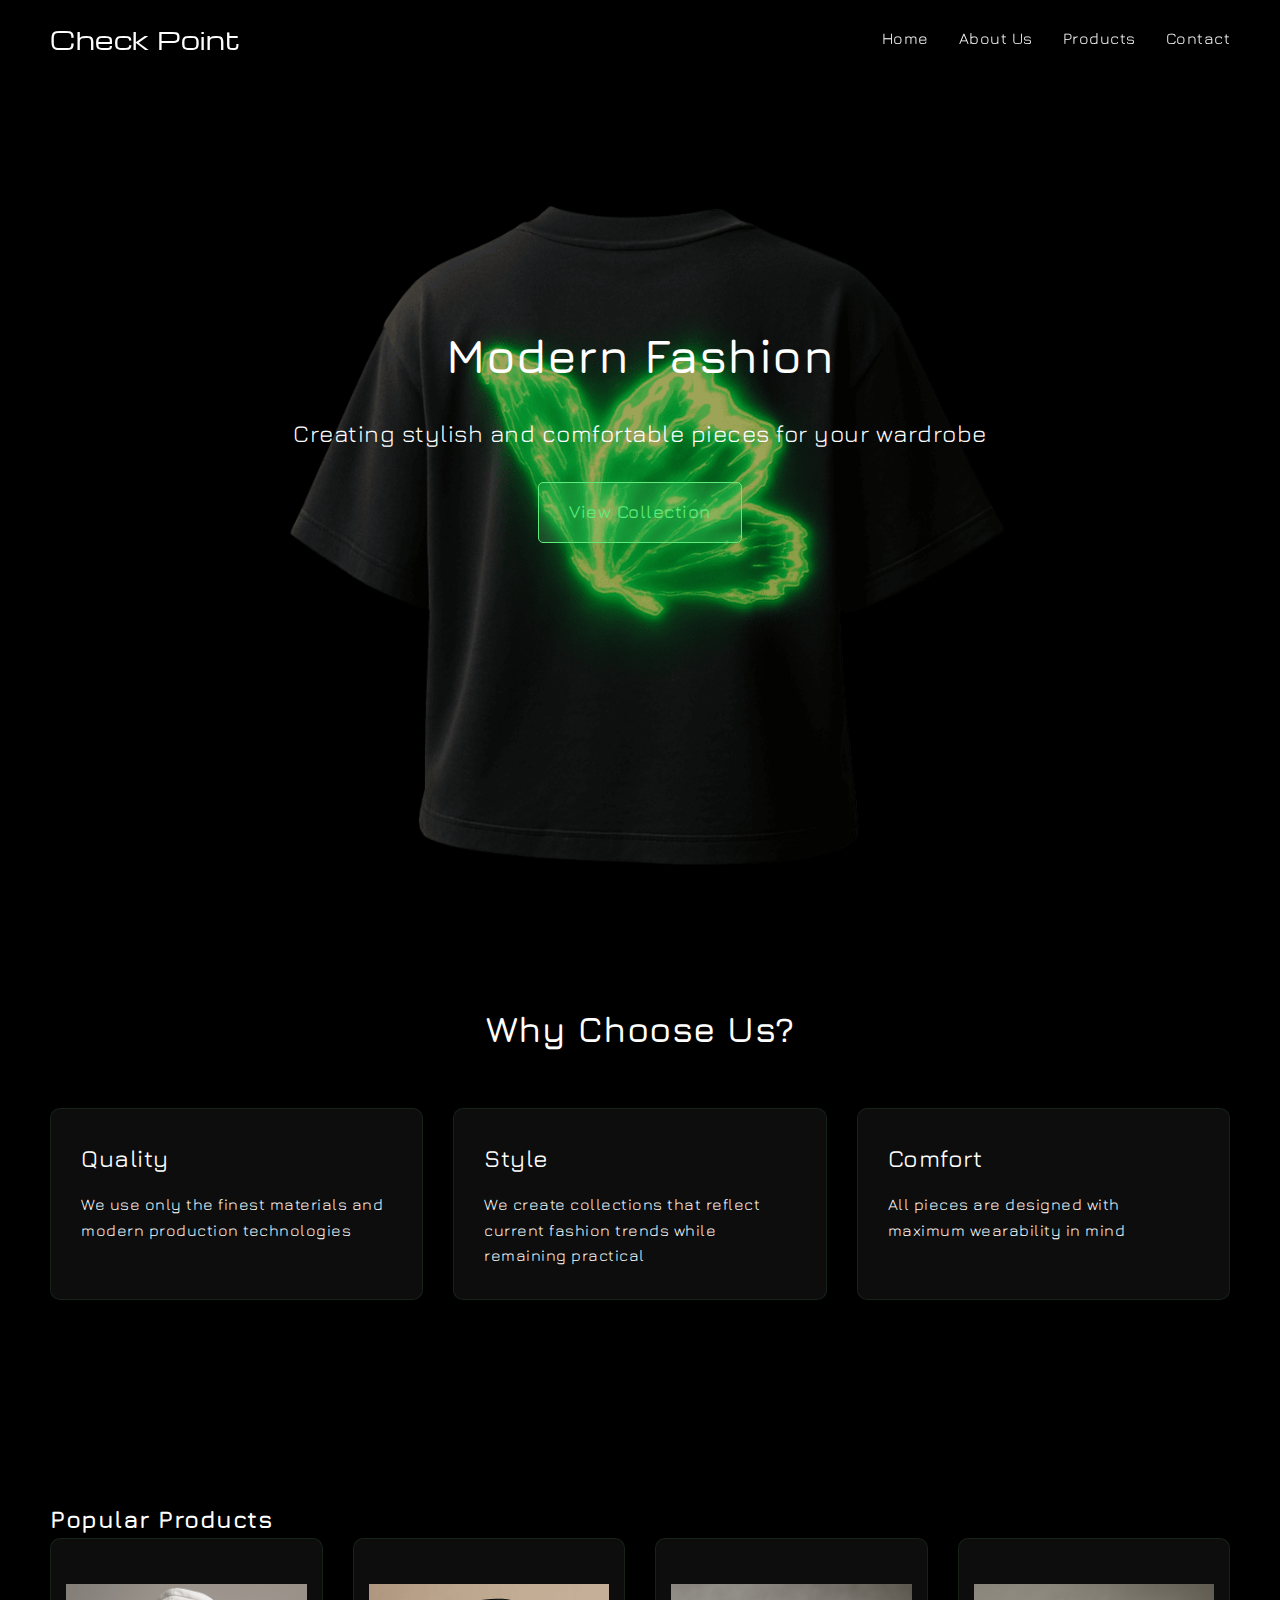
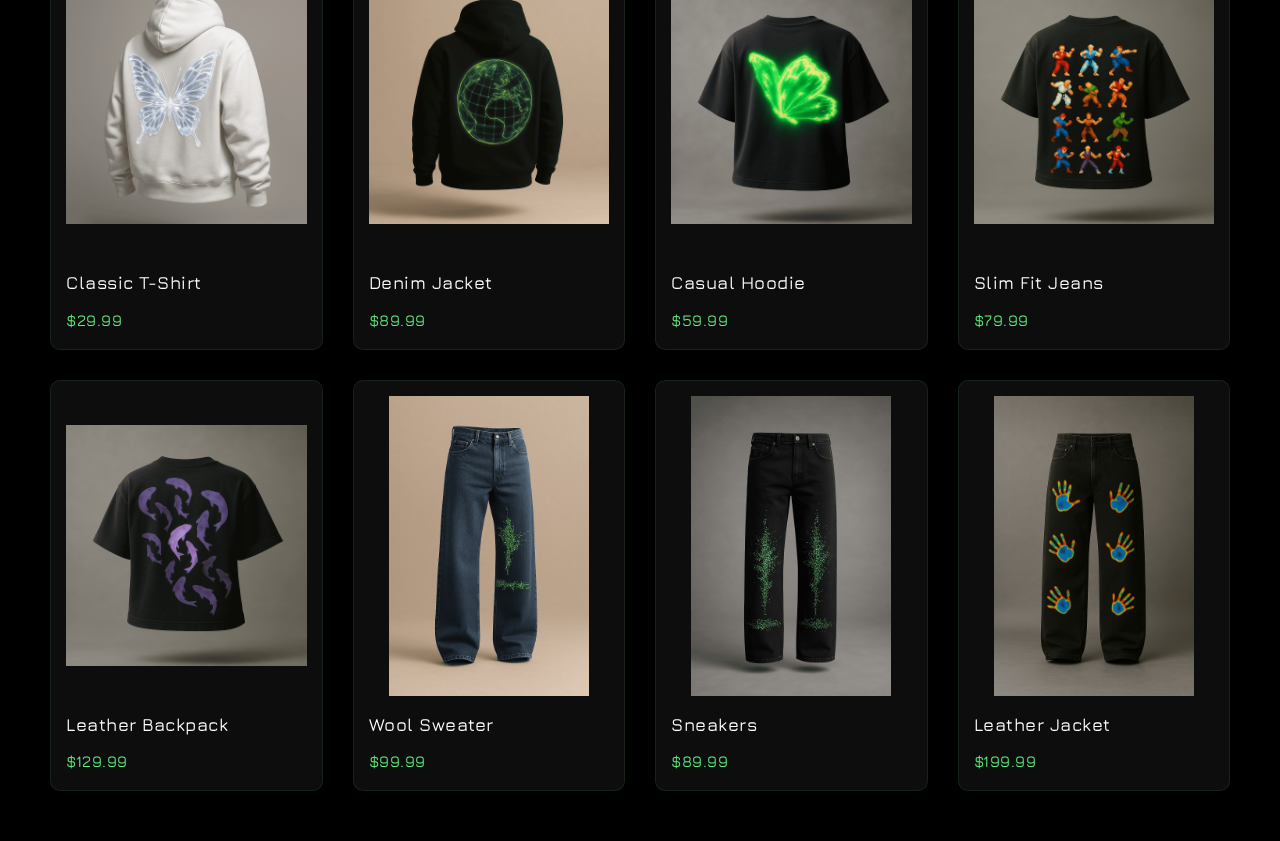
==== index.html @ 54f55cfa "add background class main" ====
<!DOCTYPE html>
<html lang="en">
<head>
  <meta charset="UTF-8">
  <meta name="viewport" content="width=device-width, initial-scale=1.0">
  <title>Check Point - Fashion Brand</title>
  <link rel="stylesheet" href="styles.css">
  <link rel="stylesheet" href="https://cdnjs.cloudflare.com/ajax/libs/font-awesome/6.0.0/css/all.min.css">
</head>
<body>
<header>
  <a href="index.html" class="logo">Check Point</a>
  <nav>
    <a href="index.html">Home</a>
    <a href="about.html">About Us</a>
    <a href="products.html">Products</a>
    <a href="contact.html">Contact</a>
  </nav>
  <button class="menu-toggle">☰</button>
</header>

<main>
  <section class="hero">
    <div class="hero-img">
      <img src="Mask-group.png" alt="">
    </div>
    <div class="hero-content">
      <h1>Modern Fashion</h1>
      <p>Creating stylish and comfortable pieces for your wardrobe</p>
      <a href="products.html" class="cta-button">View Collection</a>
    </div>
  </section>

  <section class="features">
    <div class="features-container">
      <h2>Why Choose Us?</h2>
      <div class="features-grid">
        <div class="feature-card">
          <h3>Quality</h3>
          <p>We use only the finest materials and modern production technologies</p>
        </div>
        <div class="feature-card">
          <h3>Style</h3>
          <p>We create collections that reflect current fashion trends while remaining practical</p>
        </div>
        <div class="feature-card">
          <h3>Comfort</h3>
          <p>All pieces are designed with maximum wearability in mind</p>
        </div>
      </div>
    </div>
  </section>

  <section class="products">
    <div class="products-container">
      <h2>Popular Products</h2>
      <div class="products-grid" id="productsGrid">
        <!-- Products will be dynamically added here -->
      </div>
    </div>
  </section>

  <!-- Модальное окно для просмотра товара -->
  <div class="modal" id="modal">
    <div class="modal-content">
      <span class="close">&times;</span>
      <div class="modal-body">
        <img src="" alt="Product Image" class="modal-image">
        <h2 class="modal-title"></h2>
        <p class="modal-price"></p>
        <p class="modal-description"></p>
      </div>
    </div>
  </div>
</main>

<script src="code.js"></script>
</body>
</html>
---- styles.css ----
@import url('https://fonts.googleapis.com/css2?family=Great+Vibes&family=Gruppo&family=Michroma&family=Orbitron:wght@400..900&family=Pixelify+Sans:wght@400..700&family=Tektur:wght@400..900&display=swap');
@import url('https://fonts.googleapis.com/css2?family=Great+Vibes&family=Gruppo&family=Jura:wght@300..700&family=Michroma&family=Orbitron:wght@400..900&family=Pixelify+Sans:wght@400..700&family=Tektur:wght@400..900&display=swap');
*{
  margin: 0;
  padding: 0;
  box-sizing: border-box;
}

body{
  background-color: #000000;
  color: #ffffff;
  font-family: Jura;
  font-weight: 400;
  letter-spacing: 0.5px;
  line-height: 1.6;
}

.title_1{
  font-family: 'Jura', sans-serif;
  font-size: 20px;
  font-weight: 500;
} 

.menu_1 a{
  font-family: 'Jura', sans-serif;
  font-size: 20px;
  display: flex;
  justify-content: space-between;
  align-items: center;
  margin-top: 100px;
  text-decoration: none;
  color: #ffffff;
  font-weight: 400;
}

.menu_1 a:hover{
  text-shadow: 1px 1px 20px #5eec7d;
}

header {
  position: fixed;
  top: 0;
  left: 0;
  width: 100%;
  padding: 20px 50px;
  background-color: rgba(0, 0, 0, 0.8);
  backdrop-filter: blur(10px);
  z-index: 1000;
  display: flex;
  justify-content: space-between;
  align-items: center;
}

.hero {
    min-height: 100vh;
    display: flex;
    flex-direction: column;
    align-items: center;
    justify-content: center;
    padding: 100px 50px;
    background: linear-gradient(rgba(0, 0, 0, 0.7), rgba(0, 0, 0, 0.7)), url('https://via.placeholder.com/1920x1080');
    background-size: cover;
    background-position: center;
    position: relative;
    overflow: hidden;
}

.hero-content {
    position: relative;
    z-index: 2;
    text-align: center;
    max-width: 800px;
    margin-bottom: 40px;
}

.hero-img {
    position: absolute;
    display: flex;
    justify-content: center;
    align-items: center;
    top: 60%;
    left: 50%;
    transform: translate(-50%, -50%);
    width: 100%;
    max-width: 900px;
    height: auto;
    opacity: 0.7;
    object-fit: contain;
    z-index: 1;
}

.hero-img img {
    width: 100%;
    height: 100%;
    object-fit: contain;
}

/*@media screen and (max-width: 1024px) {
    .hero-img {
        max-width: 250px;
    }
}*/

@media screen and (max-width: 768px) {
    .hero-img {
        max-width: 200px;
        top: 55%;
    }
    
    .hero-img img {
        max-width: 100%;
    }
}

@media screen and (max-width: 480px) {
    .hero-img {
        max-width: 150px;
        top: 40%;
    }
}

/*.hero-img:hover {
    transform: scale(1.02);
}*/

.logo {
  font-family: 'Michroma', cursive;
  font-size: 24px;
  color: #ffffff;
  text-decoration: none;
}

.logo:hover {
  text-shadow: 1px 1px 20px #5eec7d;
}

.logo::after {
  content: '';
  position: absolute;
  bottom: -2px;
  left: 0;
  width: 100%;
  height: 1px;
  background: #5eec7d;
  transform: scaleX(0);
  transition: transform 0.3s ease;
}

.logo:hover::after {
  transform: scaleX(1);
}

nav {
  display: flex;
  gap: 30px;
}

nav a {
  font-family: 'Jura', sans-serif;
  font-size: 16px;
  color: #ffffff;
  text-decoration: none;
  transition: all 0.3s ease;
  font-weight: 400;
}

nav a:hover {
  text-shadow: 1px 1px 20px #ffffff;
  transform: translateY(-2px);
}

/* Добавляем кнопку меню */
.menu-toggle {
  display: none;
  cursor: pointer;
  font-size: 24px;
  color: #ffffff;
  background: none;
  border: none;
  padding: 5px;
  transition: all 0.3s ease;
}

.menu-toggle:hover {
  color: #5eec7d;
  transform: scale(1.1);
}

/* Адаптивные стили */
@media screen and (max-width: 768px) {
  header {
    padding: 15px 20px;
  }

  .logo {
    font-size: 20px;
  }

  .menu-toggle {
    display: block;
  }

  nav {
    display: none;
    position: fixed;
    top: 70px;
    left: 0;
    width: 100%;
    background-color: rgba(0, 0, 0, 0.95);
    padding: 20px;
    flex-direction: column;
    align-items: center;
    gap: 20px;
    border-top: 1px solid rgba(94, 236, 125, 0.1);
    box-shadow: 0 5px 15px rgba(0, 0, 0, 0.3);
  }

  nav.active {
    display: flex;
    animation: slideDown 0.3s ease;
  }

  nav a {
    font-size: 18px;
    padding: 10px 20px;
    width: 100%;
    text-align: center;
    border-radius: 5px;
    transition: all 0.3s ease;
  }

  nav a:hover {
    background: rgba(94, 236, 125, 0.1);
    transform: translateY(-2px);
  }

  .hero {
    padding: 60px 20px;
  }

  .hero-img {
    max-width: 700px;
  }
}

@keyframes slideDown {
  from {
    opacity: 0;
    transform: translateY(-10px);
  }
  to {
    opacity: 1;
    transform: translateY(0);
  }
}

/* Стили для очень маленьких экранов */
@media screen and (max-width: 480px) {
  header {
    padding: 10px 15px;
  }

  .logo {
    font-size: 18px;
  }

  nav a {
    font-size: 16px;
  }

  .hero {
    padding: 40px 15px;
  }

  .hero-img {
    max-width: 500px;
  }
}

/* Стили для планшетов */
@media screen and (min-width: 769px) and (max-width: 1024px) {
  header {
    padding: 15px 30px;
  }

  nav {
    gap: 20px;
  }

  nav a {
    font-size: 14px;
  }

  .hero {
    padding: 80px 30px;
  }
  
  .hero-img {
    max-width: 900px;
  }
}

/* Стили для секции продуктов */
.products {
  padding: 100px 50px 50px;
}

.products-grid {
  display: grid;
  grid-template-columns: repeat(auto-fit, minmax(250px, 1fr));
  gap: 30px;
  max-width: 1200px;
  margin: 0 auto;
}

.product-card {
  background: rgba(255, 255, 255, 0.05);
  border-radius: 10px;
  padding: 15px;
  cursor: pointer;
  transition: transform 0.3s ease, box-shadow 0.3s ease;
  backdrop-filter: blur(5px);
  display: flex;
  flex-direction: column;
  height: 100%;
  border: 1px solid rgba(94, 236, 125, 0.1);
}

.product-card:hover {
  transform: translateY(-5px);
  box-shadow: 0 5px 15px rgba(94, 236, 125, 0.2);
  border-color: rgba(94, 236, 125, 0.3);
}

.product-card img {
  width: 100%;
  height: 300px;
  object-fit: contain;
  border-radius: 18px;
  margin-bottom: 15px;
  background-color: transparent;
}

.product-card h3 {
  font-family: 'Jura', sans-serif;
  font-size: 18px;
  margin-bottom: 10px;
  color: #ffffff;
  flex-grow: 1;
  font-weight: 500;
}

.product-card .price {
  font-family: 'Jura', sans-serif;
  font-size: 16px;
  color: #5eec7d;
  margin-top: auto;
  font-weight: 500;
}

/* Стили для модального окна */
.modal {
  display: none;
  position: fixed;
  top: 0;
  left: 0;
  width: 100%;
  height: 100%;
  background-color: rgba(0, 0, 0, 0.8);
  z-index: 2000;
  backdrop-filter: blur(5px);
  overflow-y: auto;
}

.modal-content {
  position: relative;
  background-color: rgba(0, 0, 0, 0.9);
  margin: 5% auto;
  padding: 20px;
  width: 90%;
  max-width: 800px;
  border-radius: 10px;
  border: 1px solid rgba(94, 236, 125, 0.2);
}

.close {
  position: absolute;
  right: 20px;
  top: 10px;
  font-size: 28px;
  font-weight: bold;
  color: #ffffff;
  cursor: pointer;
  transition: color 0.3s ease;
}

.close:hover {
  color: #5eec7d;
}

.modal-body {
  padding: 20px 0;
}

.modal-image {
  width: 100%;
  max-height: 500px;
  object-fit: contain;
  border-radius: 5px;
  margin-bottom: 20px;
  background-color: rgba(255, 255, 255, 0.05);
}

.modal-title {
  font-family: 'Jura', sans-serif;
  font-size: 24px;
  margin-bottom: 10px;
  color: #ffffff;
  font-weight: 500;
}

.modal-price {
  font-family: 'Jura', sans-serif;
  font-size: 20px;
  color: #5eec7d;
  margin-bottom: 15px;
  font-weight: 500;
}

.modal-description {
  font-family: 'Jura', sans-serif;
  font-size: 16px;
  line-height: 1.6;
  color: #ffffff;
  font-weight: 400;
}

/* Адаптивные стили для модального окна */
@media screen and (max-width: 768px) {
  .modal-content {
    margin: 10% auto;
    width: 95%;
  }

  .modal-title {
    font-size: 20px;
  }

  .modal-price {
    font-size: 18px;
  }

  .modal-description {
    font-size: 14px;
  }
}

/* Стили для кнопки добавления товара */
.add-product-container {
  padding: 100px 50px 20px;
  text-align: right;
}

.add-product-btn {
  background: rgba(94, 236, 125, 0.2);
  border: 1px solid #5eec7d;
  color: #5eec7d;
  padding: 10px 20px;
  border-radius: 5px;
  cursor: pointer;
  font-family: 'Michroma', cursive;
  font-size: 16px;
  transition: all 0.3s ease;
  display: inline-flex;
  align-items: center;
  gap: 10px;
}

.add-product-btn:hover {
  background: rgba(94, 236, 125, 0.3);
  transform: translateY(-2px);
}

/* Стили для формы добавления товара */
.form-group {
  margin-bottom: 20px;
}

.form-group label {
  display: block;
  margin-bottom: 5px;
  font-family: 'Michroma', cursive;
  color: #ffffff;
}

.form-group input,
.form-group textarea {
  width: 100%;
  padding: 10px;
  background: rgba(255, 255, 255, 0.1);
  border: 1px solid rgba(94, 236, 125, 0.2);
  border-radius: 5px;
  color: #ffffff;
  font-family: 'Michroma', cursive;
}

.form-group textarea {
  height: 100px;
  resize: vertical;
}

.submit-btn {
  background: #5eec7d;
  color: #000000;
  border: none;
  padding: 10px 20px;
  border-radius: 5px;
  cursor: pointer;
  font-family: 'Michroma', cursive;
  font-size: 16px;
  transition: all 0.3s ease;
  width: 100%;
}

span{
  font-family: 'Michroma', cursive;
}

.submit-btn:hover {
  background: #4cd86c;
  transform: translateY(-2px);
}

/* Адаптивные стили для формы */
@media screen and (max-width: 768px) {
  .add-product-container {
    padding: 80px 20px 20px;
  }

  .add-product-btn {
    width: 100%;
    justify-content: center;
  }

  .form-group input,
  .form-group textarea {
    font-size: 16px; /* Предотвращает масштабирование на iOS */
  }
}

/* Адаптивные стили для мобильных устройств */
@media screen and (max-width: 768px) {
  .products {
    padding: 80px 15px 30px;
  }

  .products-grid {
    grid-template-columns: repeat(2, 1fr);
    gap: 10px;
    padding: 0;
  }

  .product-card {
    padding: 8px;
    min-width: 0;
  }

  .product-card img {
    height: 250px;
  }

  .product-card h3 {
    font-size: 16px;
    margin-bottom: 8px;
  }

  .product-card .price {
    font-size: 16px;
  }
}

/* Стили для очень маленьких экранов */
@media screen and (max-width: 480px) {
  .products {
    padding: 70px 10px 20px;
  }

  .products-grid {
    grid-template-columns: repeat(2, 1fr);
    gap: 8px;
  }

  .product-card img {
    height: 220px;
  }
}

/* Стили для главной страницы */
.hero h1 {
    font-family: 'Jura', sans-serif;
    font-size: 48px;
    margin-bottom: 20px;
    color: #ffffff;
    font-weight: 600;
}

.hero p {
    font-family: 'Jura', sans-serif;
    font-size: 24px;
    margin-bottom: 30px;
    color: #ffffff;
    font-weight: 400;
}

.cta-button {
    display: inline-block;
    padding: 15px 30px;
    background: rgba(94, 236, 125, 0.2);
    border: 1px solid #5eec7d;
    color: #5eec7d;
    text-decoration: none;
    border-radius: 5px;
    font-family: 'Jura', sans-serif;
    font-size: 18px;
    transition: all 0.3s ease;
    font-weight: 500;
}

.cta-button:hover {
    background: rgba(94, 236, 125, 0.3);
    transform: translateY(-2px);
}

/* Стили для секции features */
.features {
    padding: 100px 50px;
    background-color: rgba(0, 0, 0, 0.5);
}

.features-container {
    max-width: 1200px;
    margin: 0 auto;
}

.features h2 {
    font-family: 'Jura', sans-serif;
    font-size: 36px;
    text-align: center;
    margin-bottom: 50px;
    color: #ffffff;
    font-weight: 600;
}

.features-grid {
    display: grid;
    grid-template-columns: repeat(auto-fit, minmax(300px, 1fr));
    gap: 30px;
}

.feature-card {
    background: rgba(255, 255, 255, 0.05);
    padding: 30px;
    border-radius: 10px;
    border: 1px solid rgba(94, 236, 125, 0.1);
    transition: all 0.3s ease;
}

.feature-card:hover {
    transform: translateY(-5px);
    border-color: rgba(94, 236, 125, 0.3);
    box-shadow: 0 5px 15px rgba(94, 236, 125, 0.2);
}

.feature-card h3 {
    font-family: 'Jura', sans-serif;
    font-size: 24px;
    margin-bottom: 15px;
    color: #ffffff;
    font-weight: 500;
}

.feature-card p {
    font-family: 'Jura', sans-serif;
    font-size: 16px;
    color: #ffffff;
    line-height: 1.6;
    font-weight: 400;
}

/* Стили для страницы About */
.about-section {
    padding: 100px 50px 50px;
}

.about-container {
    max-width: 1200px;
    margin: 0 auto;
}

.about-container h1 {
    font-family: 'Jura', sans-serif;
    font-size: 36px;
    text-align: center;
    margin-bottom: 50px;
    color: #ffffff;
    font-weight: 600;
}

.about-content {
    display: grid;
    grid-template-columns: 1fr 1fr;
    gap: 50px;
    align-items: center;
}

.about-text p {
    font-family: 'Jura', sans-serif;
    font-size: 16px;
    line-height: 1.6;
    margin-bottom: 20px;
    color: #ffffff;
    font-weight: 400;
}

.stats {
    display: grid;
    grid-template-columns: repeat(3, 1fr);
    gap: 30px;
    margin-top: 50px;
}

.stat-item {
    text-align: center;
}

.stat-item h3 {
    font-family: 'Jura', sans-serif;
    font-size: 36px;
    color: #5eec7d;
    margin-bottom: 10px;
    font-weight: 500;
}

.stat-item p {
    font-family: 'Jura', sans-serif;
    font-size: 16px;
    color: #ffffff;
    font-weight: 400;
}

.about-image img {
    width: 100%;
    border-radius: 10px;
    box-shadow: 0 5px 15px rgba(0, 0, 0, 0.3);
}

/* Стили для страницы Contact */
.contact-section {
    padding: 100px 50px 50px;
}

.contact-container {
    max-width: 1200px;
    margin: 0 auto;
}

.contact-container h1 {
    font-family: 'Jura', sans-serif;
    font-size: 36px;
    text-align: center;
    margin-bottom: 50px;
    color: #ffffff;
    font-weight: 600;
}

.contact-content {
    display: grid;
    grid-template-columns: 1fr 2fr;
    gap: 50px;
}

.contact-info {
    background: rgba(255, 255, 255, 0.05);
    padding: 30px;
    border-radius: 10px;
    border: 1px solid rgba(94, 236, 125, 0.1);
}

.contact-info h2 {
    font-family: 'Jura', sans-serif;
    font-size: 24px;
    margin-bottom: 30px;
    color: #ffffff;
    font-weight: 500;
}

.info-item {
    margin-bottom: 20px;
}

.info-item h3 {
    font-family: 'Jura', sans-serif;
    font-size: 18px;
    color: #5eec7d;
    margin-bottom: 10px;
    font-weight: 500;
}

.info-item p {
    font-family: 'Jura', sans-serif;
    font-size: 16px;
    color: #ffffff;
    font-weight: 400;
}

.contact-form {
    background: rgba(255, 255, 255, 0.05);
    padding: 30px;
    border-radius: 10px;
    border: 1px solid rgba(94, 236, 125, 0.1);
}

/* Адаптивные стили для новых страниц */
@media screen and (max-width: 768px) {
    .hero h1 {
        font-size: 36px;
    }

    .hero p {
        font-size: 18px;
    }

    .about-content,
    .contact-content {
        grid-template-columns: 1fr;
    }

    .stats {
        grid-template-columns: 1fr;
        gap: 20px;
    }

    .features-grid {
        grid-template-columns: 1fr;
    }
}

.social-links {
    margin-top: 2rem;
    padding-top: 2rem;
    border-top: 1px solid rgba(255, 255, 255, 0.1);
}

.social-links h3 {
    color: #fff;
    margin-bottom: 1rem;
    font-size: 1.2rem;
    font-family: 'Jura', sans-serif;
    font-weight: 500;
}

.social-icons {
    display: flex;
    flex-direction: column;
    gap: 1rem;
}

.social-icon {
    display: flex;
    align-items: center;
    gap: 0.8rem;
    color: #fff;
    text-decoration: none;
    transition: color 0.3s ease;
    padding: 0.5rem;
    border-radius: 8px;
    background: rgba(255, 255, 255, 0.05);
}

.social-icon:hover {
    color: #00ff88;
    background: rgba(255, 255, 255, 0.1);
}

.social-icon i {
    font-size: 1.5rem;
}

.social-icon span {
    font-size: 1rem;
    font-family: 'Jura', sans-serif;
    font-weight: 400;
}

@media (max-width: 768px) {
    .social-icons {
        flex-direction: row;
        justify-content: center;
        flex-wrap: wrap;
    }
    
    .social-icon {
        padding: 0.8rem 1.2rem;
    }
}
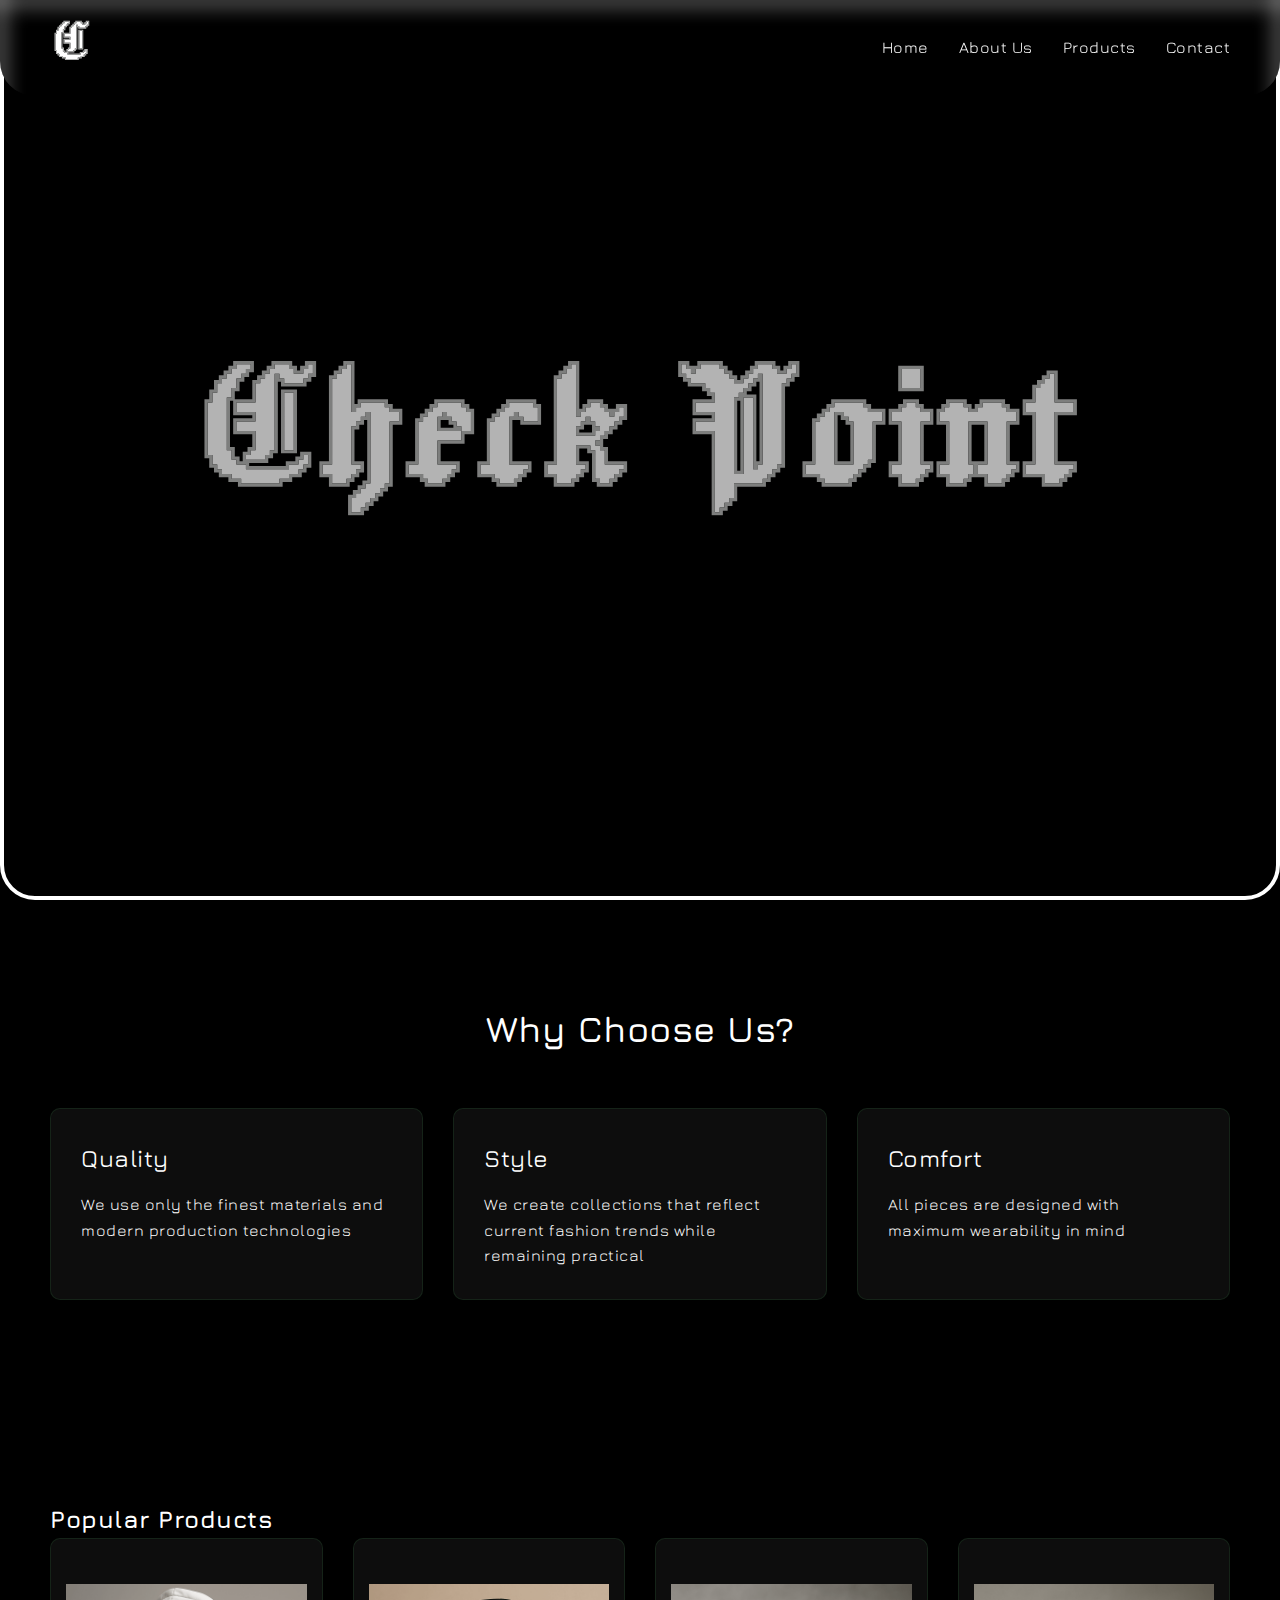
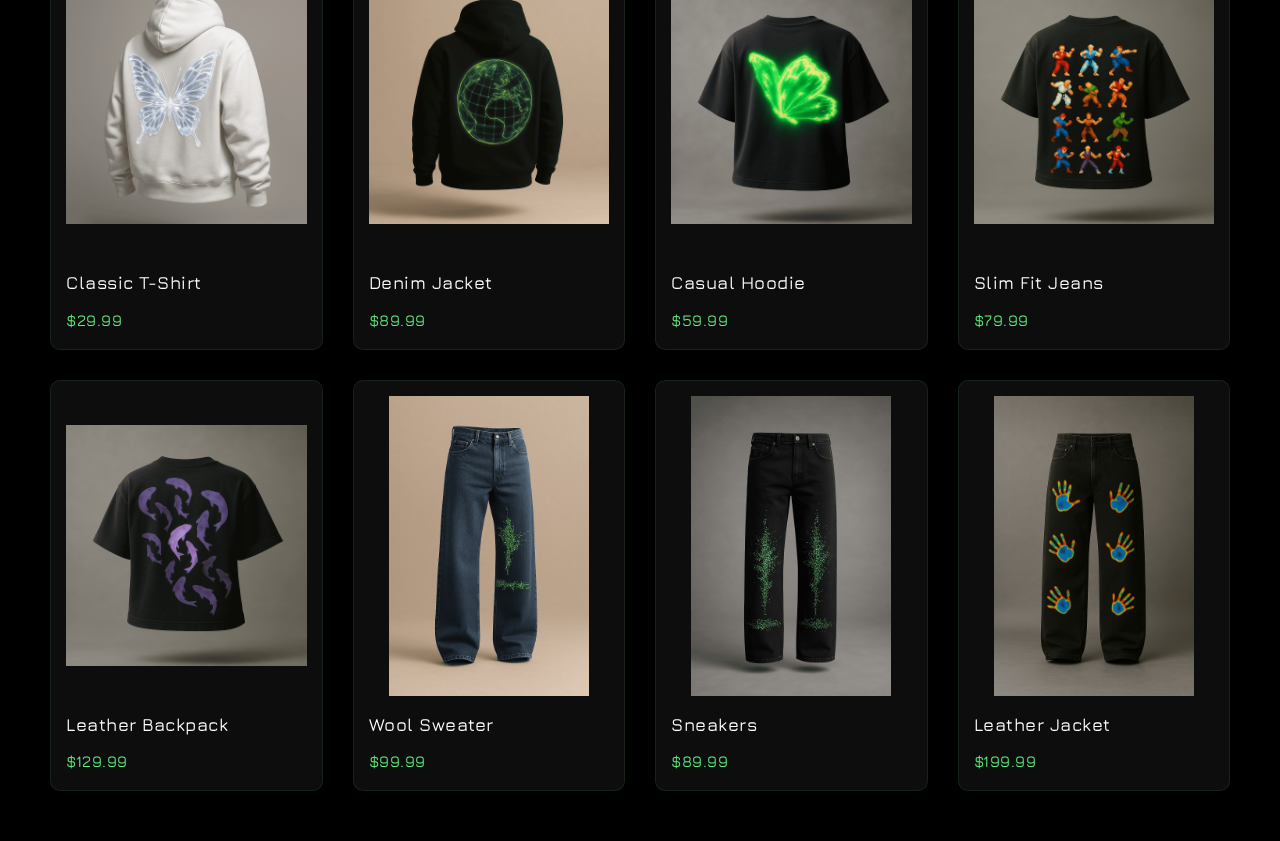
==== commit d24d905d: "add border remove background" ====
--- a/index.html
+++ b/index.html
@@ -9,7 +9,7 @@
 </head>
 <body>
 <header>
-  <a href="index.html" class="logo">Check Point</a>
+  <a href="index.html" class="logo"><img src="background_web/C.svg" alt=""></a>
   <nav>
     <a href="index.html">Home</a>
     <a href="about.html">About Us</a>
@@ -22,13 +22,15 @@
 <main>
   <section class="hero">
     <div class="hero-img">
-      <img src="Mask-group.png" alt="">
+      <!--<img src="Mask-group.png" alt="">-->
+      <img class="logoo" src="background_web/Check Point.svg" alt="">
+      <!--<img class="logo" src="background_web/Mask Group.png" alt="">-->
     </div>
-    <div class="hero-content">
+    <!--<div class="hero-content">
       <h1>Modern Fashion</h1>
       <p>Creating stylish and comfortable pieces for your wardrobe</p>
       <a href="products.html" class="cta-button">View Collection</a>
-    </div>
+    </div>-->
   </section>
 
   <section class="features">
--- a/styles.css
+++ b/styles.css
@@ -43,12 +43,14 @@
   left: 0;
   width: 100%;
   padding: 20px 50px;
-  background-color: rgba(0, 0, 0, 0.8);
+  background-color: rgba(0, 0, 0, 0.352);
   backdrop-filter: blur(10px);
   z-index: 1000;
   display: flex;
   justify-content: space-between;
   align-items: center;
+  border-bottom-right-radius: 35px;
+  border-bottom-left-radius: 35px;
 }
 
 .hero {
@@ -58,11 +60,14 @@
     align-items: center;
     justify-content: center;
     padding: 100px 50px;
-    background: linear-gradient(rgba(0, 0, 0, 0.7), rgba(0, 0, 0, 0.7)), url('https://via.placeholder.com/1920x1080');
+    /*background: linear-gradient(rgb(0, 0, 0), rgb(53, 53, 53));*/
     background-size: cover;
     background-position: center;
     position: relative;
     overflow: hidden;
+    border-bottom-right-radius: 35px;
+    border-bottom-left-radius: 35px;
+    border: 4px solid rgb(255, 255, 255);
 }
 
 .hero-content {
@@ -78,7 +83,7 @@
     display: flex;
     justify-content: center;
     align-items: center;
-    top: 60%;
+    top: 50%;
     left: 50%;
     transform: translate(-50%, -50%);
     width: 100%;
@@ -87,6 +92,18 @@
     opacity: 0.7;
     object-fit: contain;
     z-index: 1;
+    animation: fadeIn 1.5s ease-in-out;
+}
+
+@keyframes fadeIn {
+    from {
+        opacity: 0;
+        transform: translate(-50%, -40%);
+    }
+    to {
+        opacity: 0.7;
+        transform: translate(-50%, -50%);
+    }
 }
 
 .hero-img img {
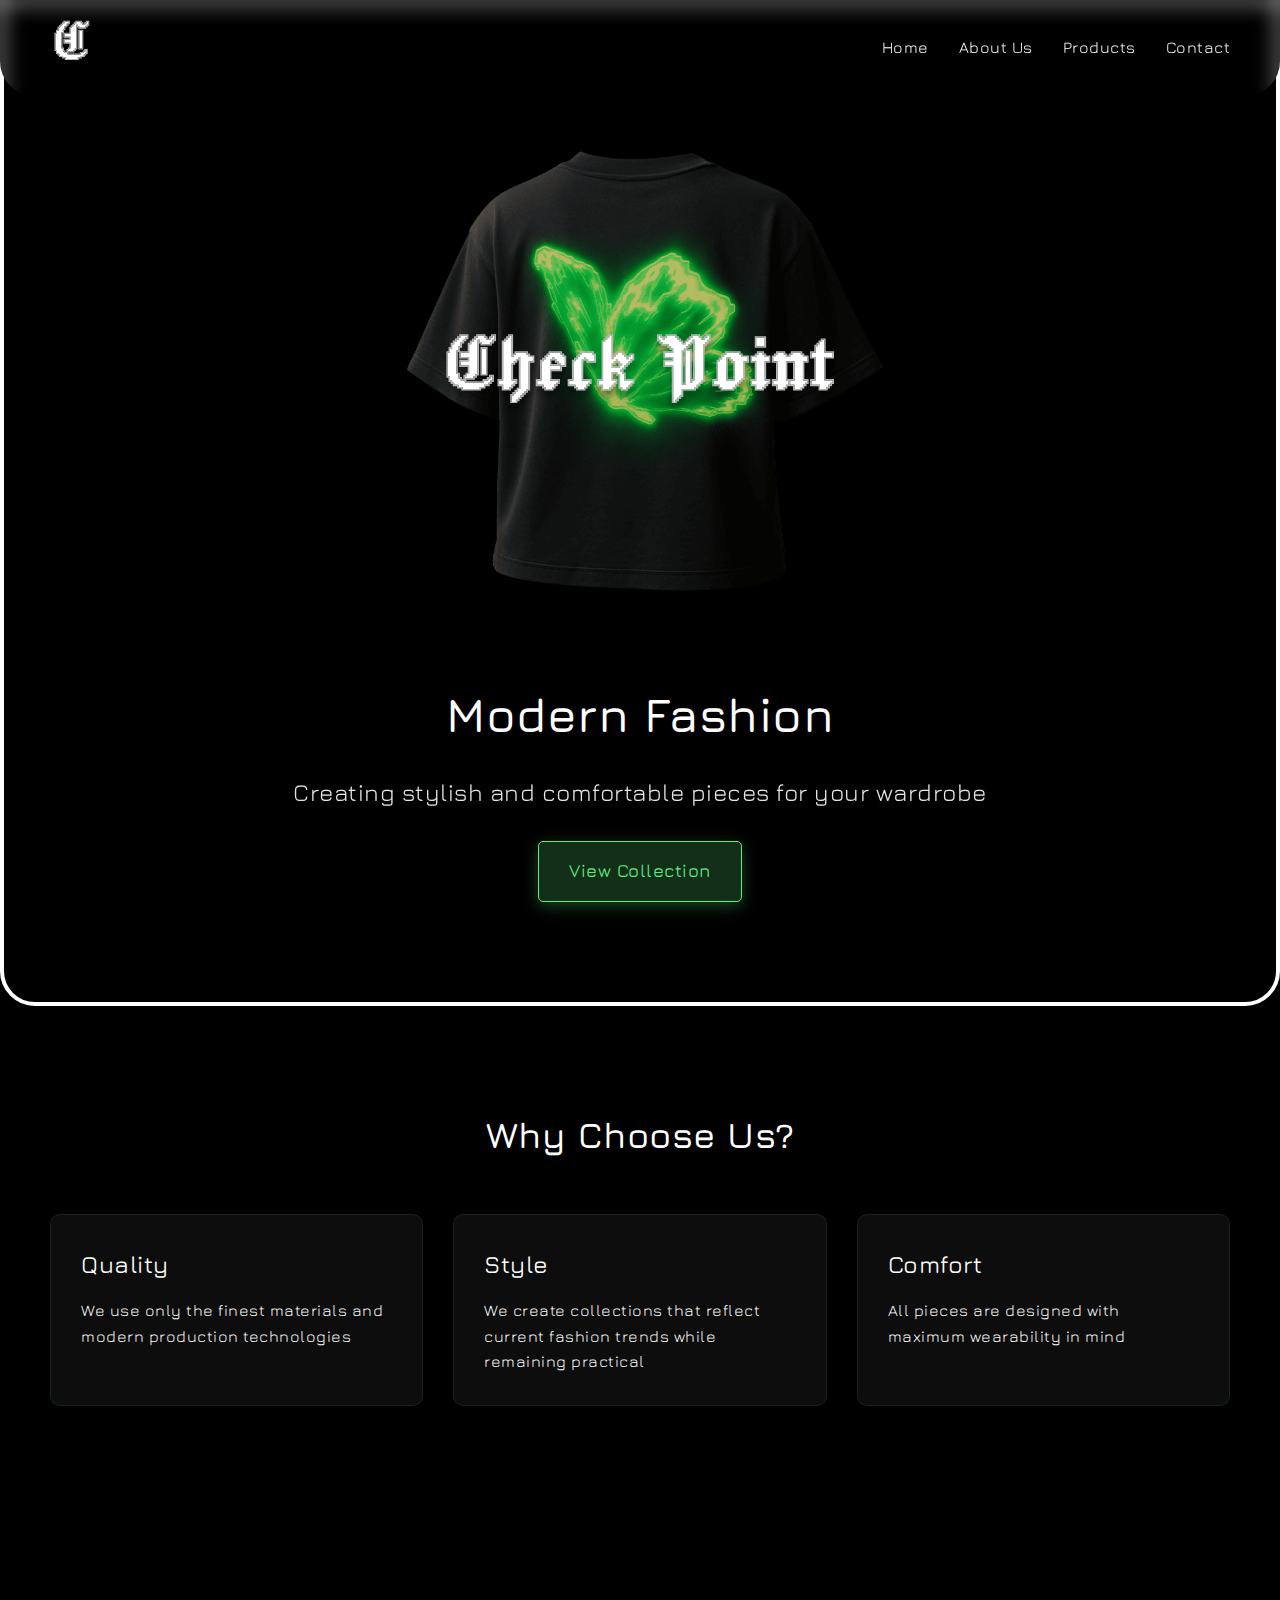
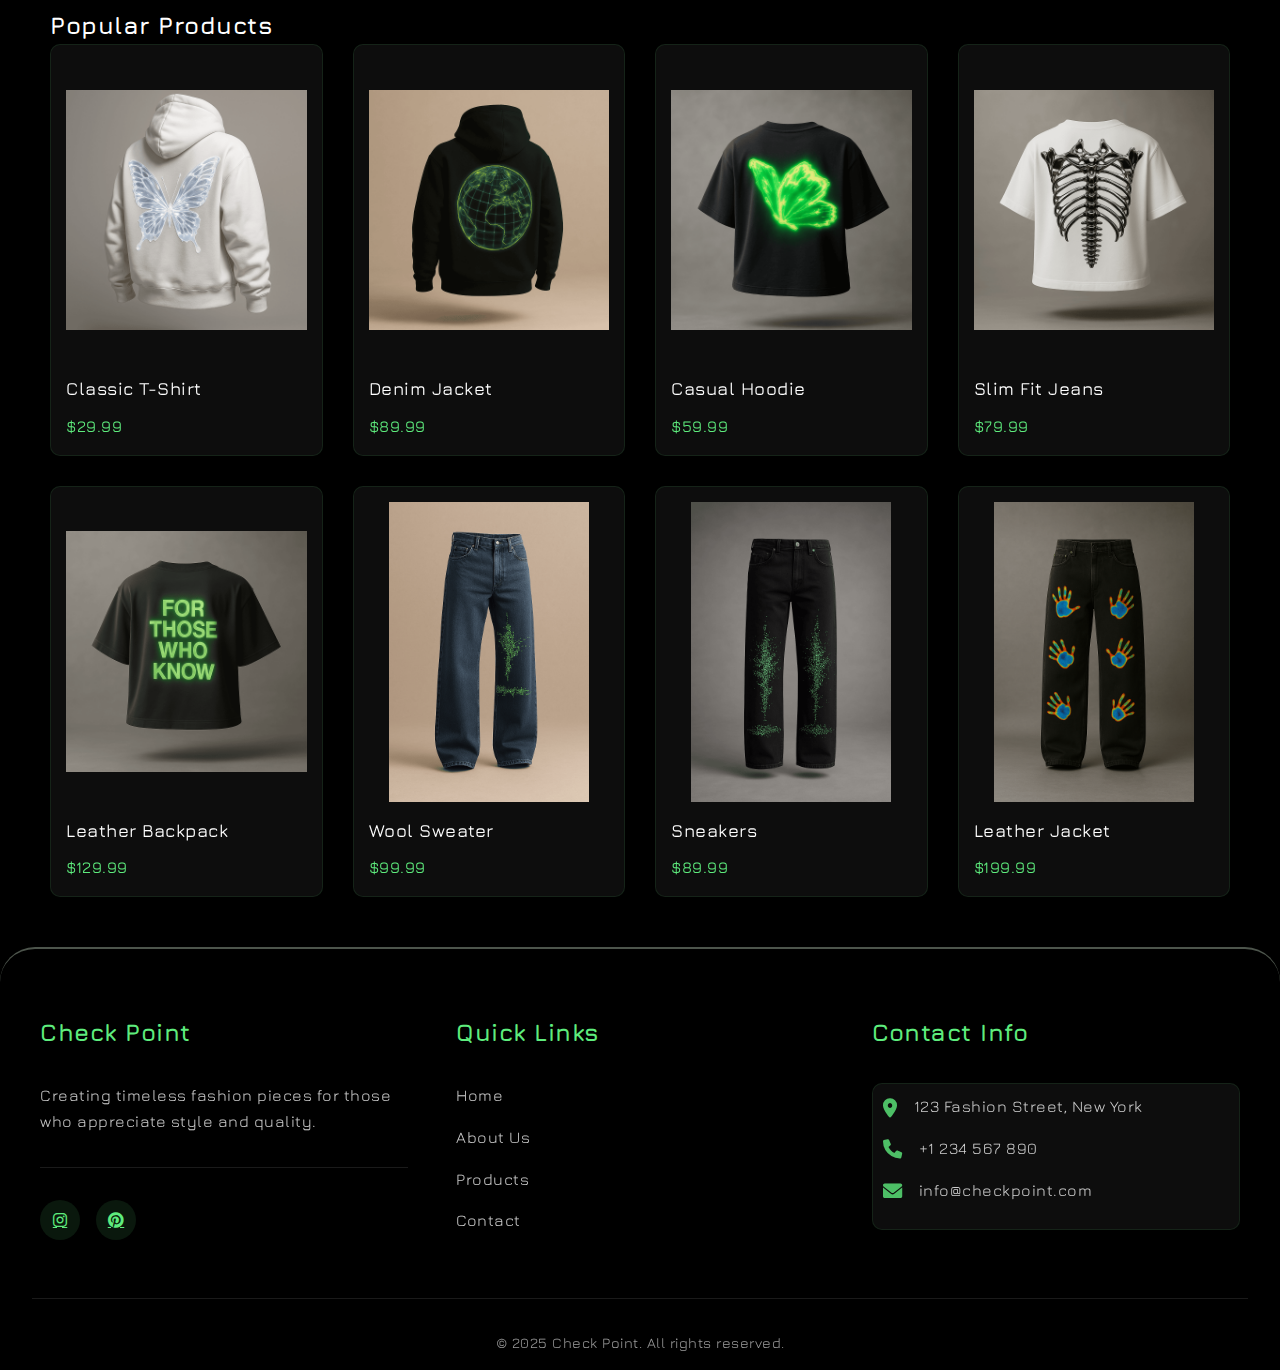
==== commit fbef99ea: "add border remove background" ====
--- a/index.html
+++ b/index.html
@@ -21,16 +21,15 @@
 
 <main>
   <section class="hero">
-    <div class="hero-img">
-      <!--<img src="Mask-group.png" alt="">-->
-      <img class="logoo" src="background_web/Check Point.svg" alt="">
-      <!--<img class="logo" src="background_web/Mask Group.png" alt="">-->
+    <div class="hero-images">
+      <img src="background_web/Check Point.svg" alt="Check Point Logo" class="hero-logo">
+      <img src="Mask-group.png" alt="Fashion Collection" class="hero-collection">
     </div>
-    <!--<div class="hero-content">
+    <div class="hero-content">
       <h1>Modern Fashion</h1>
       <p>Creating stylish and comfortable pieces for your wardrobe</p>
       <a href="products.html" class="cta-button">View Collection</a>
-    </div>-->
+    </div>
   </section>
 
   <section class="features">
@@ -76,6 +75,44 @@
   </div>
 </main>
 
+<footer class="footer">
+  <div class="footer-content">
+    <div class="footer-section">
+      <h3>Check Point</h3>
+      <p>Creating timeless fashion pieces for those who appreciate style and quality.</p>
+      <div class="social-links">
+        <a href="#" class="social-link"><i class="fab fa-instagram"></i></a>
+        <!--<a href="#" class="social-link"><i class="fab fa-facebook"></i></a>-->
+        <!--<a href="#" class="social-link"><i class="fab fa-twitter"></i></a>-->
+        <a href="#" class="social-link"><i class="fab fa-pinterest"></i></a>
+      </div>
+    </div>
+    
+    <div class="footer-section">
+      <h3>Quick Links</h3>
+      <ul class="footer-links">
+        <li><a href="index.html">Home</a></li>
+        <li><a href="about.html">About Us</a></li>
+        <li><a href="products.html">Products</a></li>
+        <li><a href="contact.html">Contact</a></li>
+      </ul>
+    </div>
+    
+    <div class="footer-section">
+      <h3>Contact Info</h3>
+      <ul class="contact-info">
+        <li><i class="fas fa-map-marker-alt"></i> 123 Fashion Street, New York</li>
+        <li><i class="fas fa-phone"></i> +1 234 567 890</li>
+        <li><i class="fas fa-envelope"></i> info@checkpoint.com</li>
+      </ul>
+    </div>
+  </div>
+  
+  <div class="footer-bottom">
+    <p>&copy; 2025 Check Point. All rights reserved.</p>
+  </div>
+</footer>
+
 <script src="code.js"></script>
 </body>
 </html>--- a/styles.css
+++ b/styles.css
@@ -59,10 +59,8 @@
     flex-direction: column;
     align-items: center;
     justify-content: center;
-    padding: 100px 50px;
-    /*background: linear-gradient(rgb(0, 0, 0), rgb(53, 53, 53));*/
-    background-size: cover;
-    background-position: center;
+    padding: 100px 20px;
+    background: linear-gradient(rgba(0, 0, 0, 0.7), rgba(0, 0, 0, 0.7));
     position: relative;
     overflow: hidden;
     border-bottom-right-radius: 35px;
@@ -70,75 +68,154 @@
     border: 4px solid rgb(255, 255, 255);
 }
 
-.hero-content {
+.hero-images {
     position: relative;
-    z-index: 2;
-    text-align: center;
-    max-width: 800px;
-    margin-bottom: 40px;
-}
-
-.hero-img {
-    position: absolute;
+    width: 100%;
+    max-width: 1200px;
+    height: 60vh;
     display: flex;
     justify-content: center;
     align-items: center;
-    top: 50%;
-    left: 50%;
-    transform: translate(-50%, -50%);
-    width: 100%;
-    max-width: 900px;
+    margin-bottom: 2rem;
+}
+
+.hero-logo {
+    position: absolute;
+    width: 40%;
+    max-width: 400px;
     height: auto;
-    opacity: 0.7;
-    object-fit: contain;
+    z-index: 2;
+    animation: fadeIn 1.5s ease-in-out;
+}
+
+.hero-collection {
+    position: absolute;
+    width: 60%;
+    max-width: 600px;
+    height: auto;
+    opacity: 0.8;
     z-index: 1;
-    animation: fadeIn 1.5s ease-in-out;
-}
-
-@keyframes fadeIn {
+    animation: scaleIn 1.5s ease-in-out;
+}
+
+.hero-content {
+    position: relative;
+    z-index: 3;
+    text-align: center;
+    max-width: 800px;
+    padding: 0 20px;
+}
+
+.hero h1 {
+    font-size: 3.5rem;
+    margin-bottom: 1rem;
+    color: #ffffff;
+    text-shadow: 2px 2px 4px rgba(0, 0, 0, 0.5);
+    font-family: 'Jura', sans-serif;
+    font-weight: 600;
+}
+
+.hero p {
+    font-size: 1.2rem;
+    margin-bottom: 2rem;
+    color: #ffffff;
+    opacity: 0.9;
+}
+
+.cta-button {
+    display: inline-block;
+    padding: 1rem 2.5rem;
+    font-size: 1.1rem;
+    color: #ffffff;
+    background: linear-gradient(45deg, #5eec7d, #4CAF50);
+    border: none;
+    border-radius: 30px;
+    text-decoration: none;
+    transition: all 0.3s ease;
+    box-shadow: 0 4px 15px rgba(94, 236, 125, 0.3);
+}
+
+.cta-button:hover {
+    transform: translateY(-3px);
+    box-shadow: 0 6px 20px rgba(94, 236, 125, 0.4);
+    background: linear-gradient(45deg, #4CAF50, #5eec7d);
+}
+
+@keyframes scaleIn {
     from {
+        transform: scale(0.8);
         opacity: 0;
-        transform: translate(-50%, -40%);
     }
     to {
-        opacity: 0.7;
-        transform: translate(-50%, -50%);
-    }
-}
-
-.hero-img img {
-    width: 100%;
-    height: 100%;
-    object-fit: contain;
-}
-
-/*@media screen and (max-width: 1024px) {
-    .hero-img {
-        max-width: 250px;
-    }
-}*/
+        transform: scale(1);
+        opacity: 0.8;
+    }
+}
+
+/* Медиа-запросы для адаптивности */
+@media screen and (max-width: 1024px) {
+    .hero-images {
+        height: 50vh;
+    }
+    
+    .hero h1 {
+        font-size: 3rem;
+    }
+}
 
 @media screen and (max-width: 768px) {
-    .hero-img {
-        max-width: 200px;
-        top: 55%;
-    }
-    
-    .hero-img img {
-        max-width: 100%;
+    .hero-images {
+        height: 40vh;
+    }
+    
+    .hero-logo {
+        width: 50%;
+    }
+    
+    .hero-collection {
+        width: 70%;
+    }
+    
+    .hero h1 {
+        font-size: 2.5rem;
+    }
+    
+    .hero p {
+        font-size: 1rem;
+    }
+    
+    .cta-button {
+        padding: 0.8rem 2rem;
+        font-size: 1rem;
     }
 }
 
 @media screen and (max-width: 480px) {
-    .hero-img {
-        max-width: 150px;
-        top: 40%;
-    }
-}
-
-/*.hero-img:hover {
-    transform: scale(1.02);
-}*/
+    .hero-images {
+        height: 30vh;
+    }
+    
+    .hero-logo {
+        width: 60%;
+    }
+    
+    .hero-collection {
+        width: 80%;
+    }
+    
+    .hero h1 {
+        font-size: 2rem;
+    }
+    
+    .hero p {
+        font-size: 0.9rem;
+    }
+    
+    .cta-button {
+        padding: 0.7rem 1.8rem;
+        font-size: 0.9rem;
+    }
+}
 
 .logo {
   font-family: 'Michroma', cursive;
@@ -773,7 +850,7 @@
 
 /* Стили для страницы Contact */
 .contact-section {
-    padding: 100px 50px 50px;
+    padding: 100px 10px 50px;
 }
 
 .contact-container {
@@ -791,14 +868,14 @@
 }
 
 .contact-content {
-    display: grid;
+    /*display: grid;*/
     grid-template-columns: 1fr 2fr;
-    gap: 50px;
+    gap: 10px;
 }
 
 .contact-info {
     background: rgba(255, 255, 255, 0.05);
-    padding: 30px;
+    padding: 10px;
     border-radius: 10px;
     border: 1px solid rgba(94, 236, 125, 0.1);
 }
@@ -920,3 +997,172 @@
         padding: 0.8rem 1.2rem;
     }
 }
+
+/* Footer Styles */
+.footer {
+    background: linear-gradient(to right, #000000, #000000);
+    color: #ffffff;
+    padding: 4rem 2rem 1rem;
+    border-top: 2px solid #4d554c;
+    border-top-right-radius: 35px;
+    border-top-left-radius: 35px;
+}
+
+.footer-content {
+    max-width: 1200px;
+    margin: 0 auto;
+    display: grid;
+    grid-template-columns: repeat(3, 1fr);
+    gap: 3rem;
+    margin-bottom: 3rem;
+}
+
+.footer-section h3 {
+    font-family: 'Jura', sans-serif;
+    font-size: 1.5rem;
+    margin-bottom: 1.5rem;
+    color: #5eec7d;
+    position: relative;
+    padding-bottom: 0.5rem;
+}
+
+/*.footer-section h3::after {
+    content: '';
+    position: absolute;
+    left: 0;
+    bottom: 0;
+    width: 50px;
+    height: 2px;
+    background: linear-gradient(to right, #5eec7d, transparent);
+}*/
+
+.footer-section p {
+    color: #ffffff;
+    opacity: 0.8;
+    line-height: 1.6;
+    margin-bottom: 1.5rem;
+}
+
+.social-links {
+    display: flex;
+    gap: 1rem;
+}
+
+.social-link {
+    display: flex;
+    align-items: center;
+    justify-content: center;
+    width: 40px;
+    height: 40px;
+    border-radius: 50%;
+    background: rgba(94, 236, 125, 0.1);
+    color: #5eec7d;
+    transition: all 0.3s ease;
+}
+
+.social-link:hover {
+    background: #5eec7d;
+    color: #000000;
+    transform: translateY(-3px);
+}
+
+.footer-links {
+    list-style: none;
+}
+
+.footer-links li {
+    margin-bottom: 1rem;
+}
+
+.footer-links a {
+    color: #ffffff;
+    text-decoration: none;
+    opacity: 0.8;
+    transition: all 0.3s ease;
+    display: inline-block;
+}
+
+.footer-links a:hover {
+    color: #5eec7d;
+    opacity: 1;
+    transform: translateX(5px);
+}
+
+.contact-info {
+    list-style: none;
+}
+
+.contact-info li {
+    display: flex;
+    align-items: center;
+    gap: 1rem;
+    margin-bottom: 1rem;
+    opacity: 0.8;
+}
+
+.contact-info i {
+    color: #5eec7d;
+    font-size: 1.2rem;
+}
+
+.footer-bottom {
+    text-align: center;
+    padding-top: 2rem;
+    border-top: 1px solid rgba(255, 255, 255, 0.1);
+}
+
+.footer-bottom p {
+    opacity: 0.6;
+    font-size: 0.9rem;
+}
+
+/* Медиа-запросы для адаптивности футера */
+@media screen and (max-width: 1024px) {
+    .footer-content {
+        grid-template-columns: repeat(2, 1fr);
+        gap: 2rem;
+    }
+}
+
+@media screen and (max-width: 768px) {
+    .footer {
+        padding: 3rem 1.5rem 1rem;
+    }
+    
+    .footer-content {
+        grid-template-columns: 1fr;
+        gap: 2rem;
+    }
+    
+    .footer-section {
+        text-align: center;
+    }
+    
+    .footer-section h3::after {
+        left: 50%;
+        transform: translateX(-50%);
+    }
+    
+    .social-links {
+        justify-content: center;
+    }
+    
+    .contact-info li {
+        justify-content: center;
+    }
+}
+
+@media screen and (max-width: 480px) {
+    .footer {
+        padding: 2rem 1rem 1rem;
+    }
+    
+    .footer-section h3 {
+        font-size: 1.3rem;
+    }
+    
+    .social-link {
+        width: 35px;
+        height: 35px;
+    }
+}
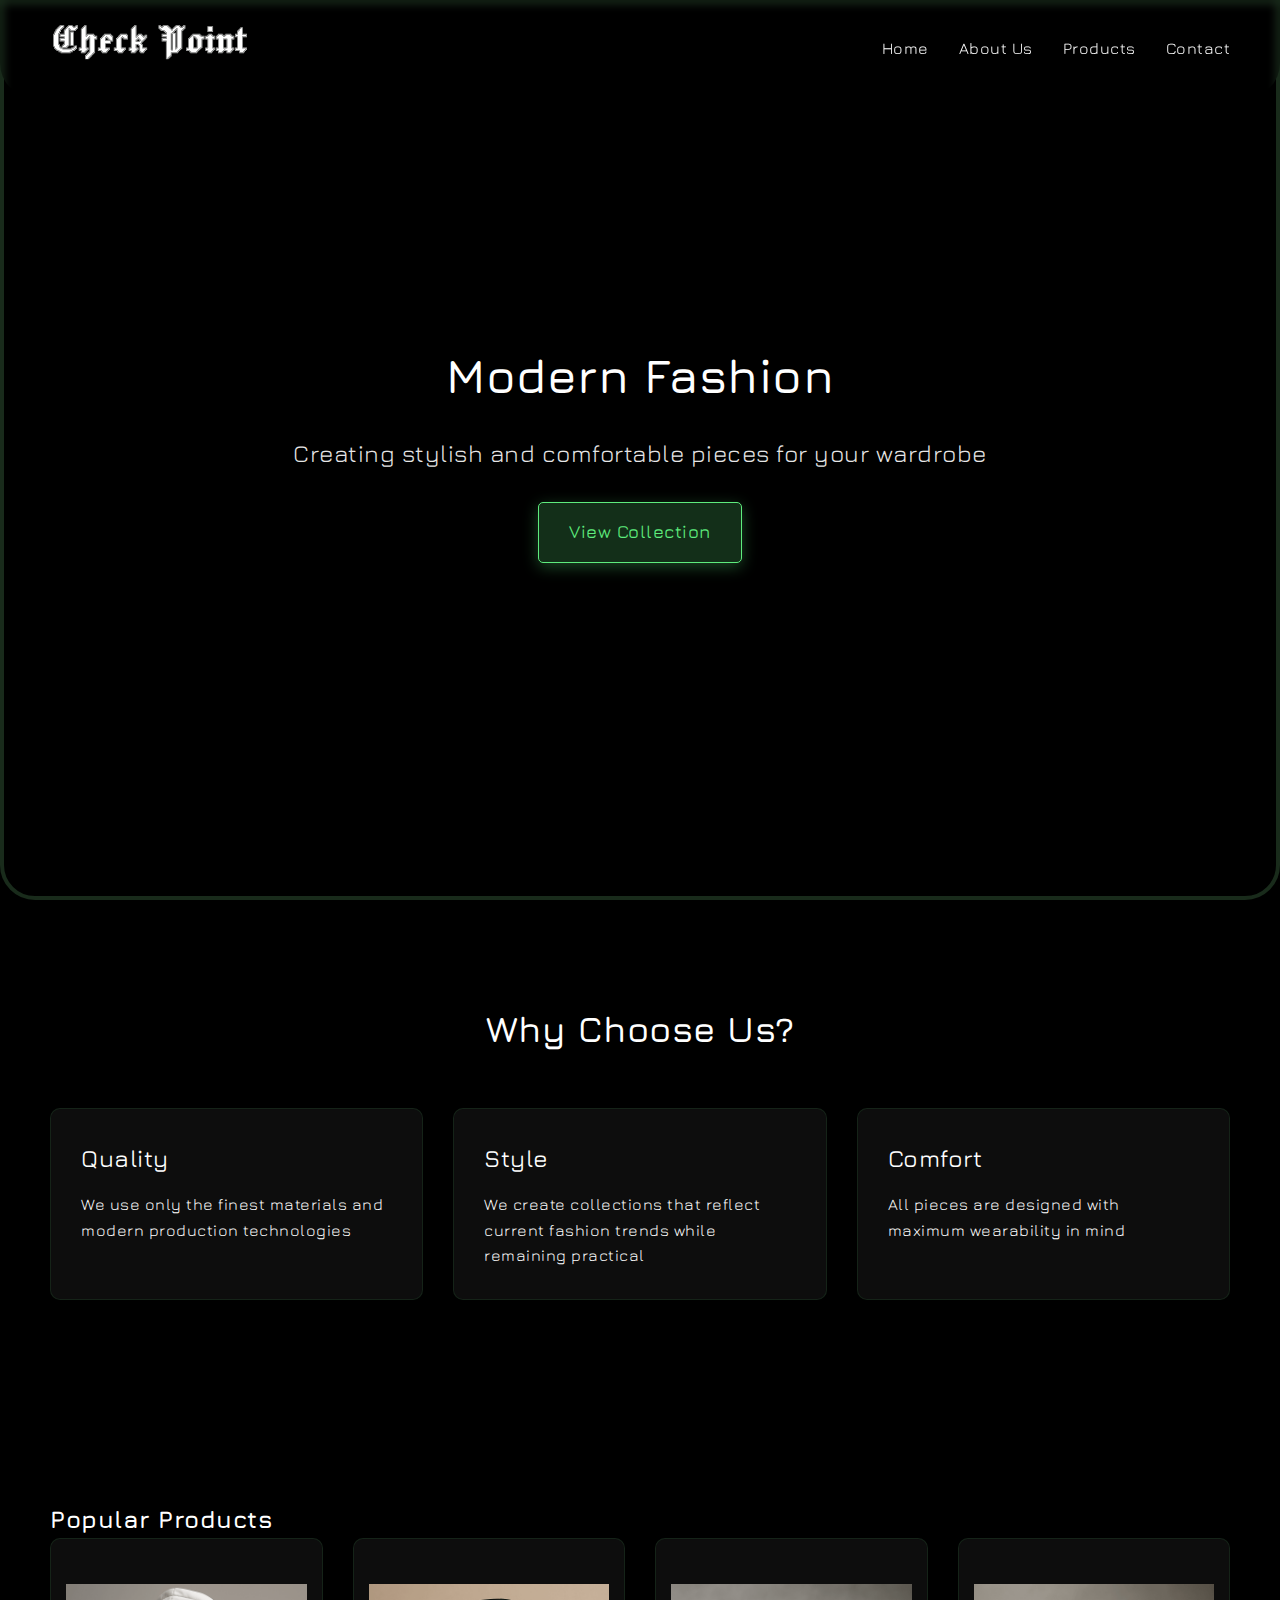
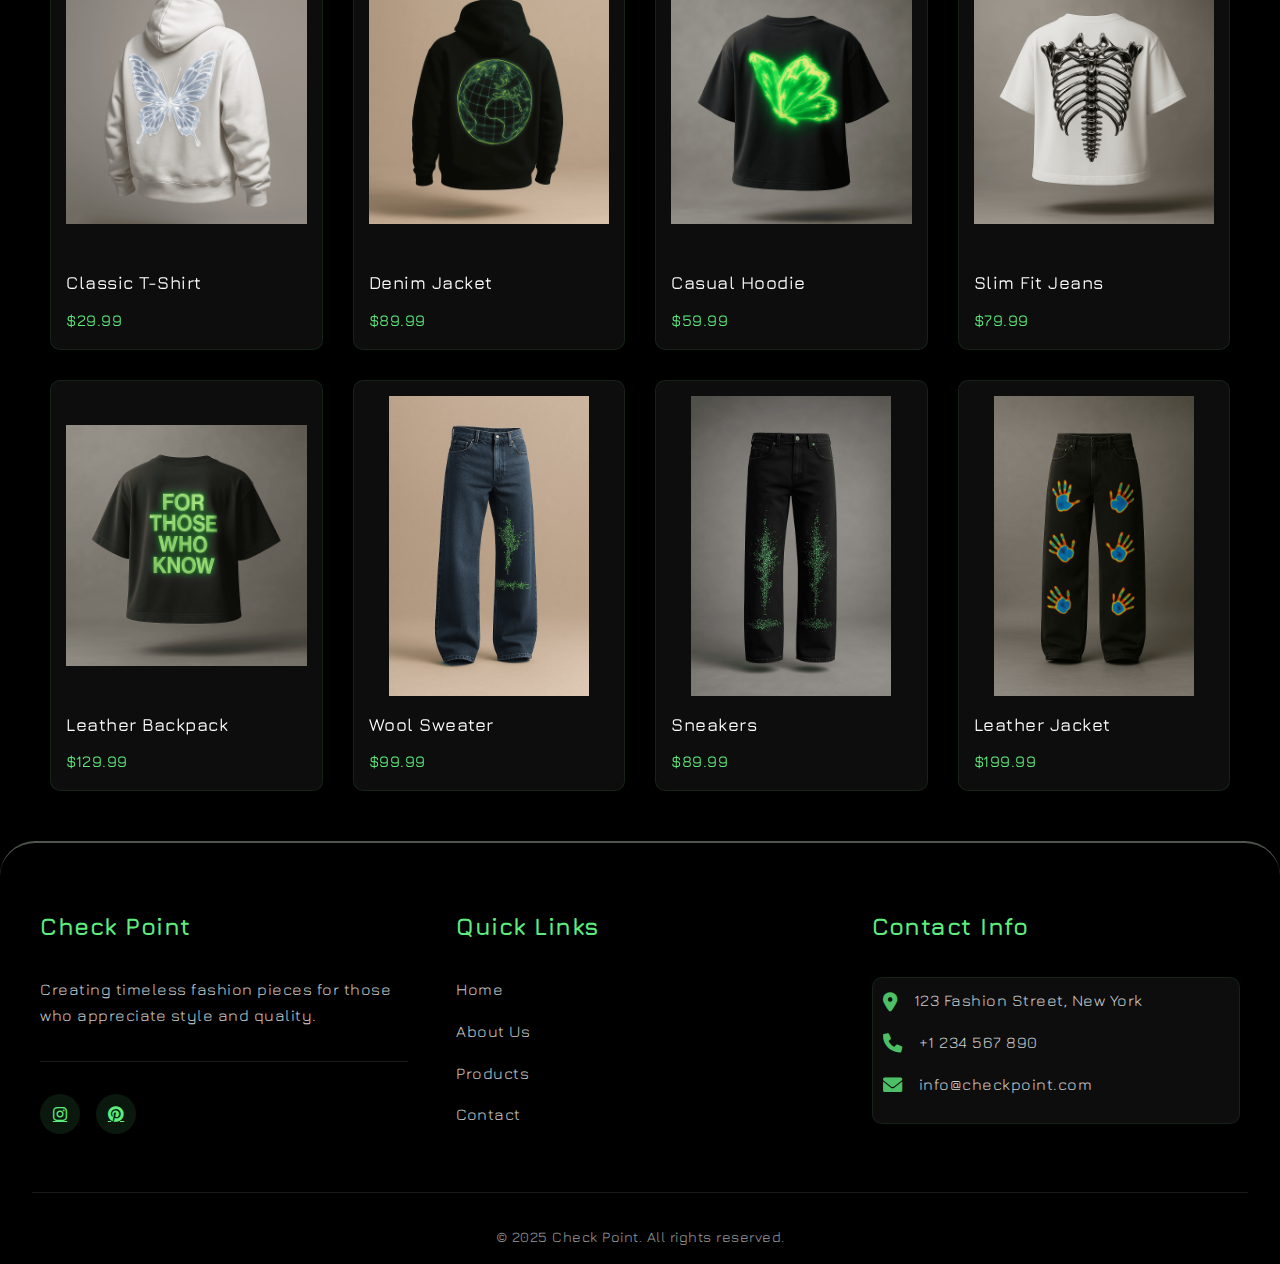
==== commit 60fa9ef4: "add border remove background" ====
--- a/index.html
+++ b/index.html
@@ -3,13 +3,29 @@
 <head>
   <meta charset="UTF-8">
   <meta name="viewport" content="width=device-width, initial-scale=1.0">
+  <meta name="description" content="Check Point - Modern Fashion Brand. Discover our latest collection of stylish and comfortable clothing pieces. Quality materials, contemporary design, and exceptional comfort.">
+  <meta name="keywords" content="fashion, clothing, modern fashion, style, Check Point, designer clothes, fashion brand, trendy clothes">
+  <meta name="author" content="Check Point Fashion">
+  <meta name="robots" content="index, follow">
+  <meta property="og:title" content="Check Point - Modern Fashion Brand">
+  <meta property="og:description" content="Discover our latest collection of stylish and comfortable clothing pieces. Quality materials, contemporary design, and exceptional comfort.">
+  <meta property="og:image" content="background_web/Check Point.svg">
+  <meta property="og:url" content="https://checkpoint.com">
+  <meta name="twitter:card" content="summary_large_image">
+  <meta name="twitter:title" content="Check Point - Modern Fashion Brand">
+  <meta name="twitter:description" content="Discover our latest collection of stylish and comfortable clothing pieces. Quality materials, contemporary design, and exceptional comfort.">
+  <meta name="twitter:image" content="background_web/Check Point.svg">
+  <meta property="telegram:channel" content="@checkpoint_fashion">
+  <meta property="telegram:title" content="Check Point Fashion - Modern Style">
+  <meta property="telegram:description" content="🌟 Check Point Fashion - Where Style Meets Comfort 🌟\n\n✨ Latest Collections\n👔 Premium Quality\n🎯 Contemporary Design\n\nJoin our fashion revolution!">
+  <meta property="telegram:image" content="background_web/Check Point.svg">
   <title>Check Point - Fashion Brand</title>
   <link rel="stylesheet" href="styles.css">
   <link rel="stylesheet" href="https://cdnjs.cloudflare.com/ajax/libs/font-awesome/6.0.0/css/all.min.css">
 </head>
 <body>
 <header>
-  <a href="index.html" class="logo"><img src="background_web/C.svg" alt=""></a>
+  <a href="index.html" class="logo"><img src="background_web/Check Point.svg" alt="" style="width: 200px; height: 50px;"></a>
   <nav>
     <a href="index.html">Home</a>
     <a href="about.html">About Us</a>
@@ -21,10 +37,10 @@
 
 <main>
   <section class="hero">
-    <div class="hero-images">
-      <img src="background_web/Check Point.svg" alt="Check Point Logo" class="hero-logo">
+    <!--<div class="hero-images">
+      <img src="background_web/_11.svg" alt="Check Point Logo" class="hero-logo">
       <img src="Mask-group.png" alt="Fashion Collection" class="hero-collection">
-    </div>
+    </div>-->
     <div class="hero-content">
       <h1>Modern Fashion</h1>
       <p>Creating stylish and comfortable pieces for your wardrobe</p>
--- a/styles.css
+++ b/styles.css
@@ -43,12 +43,13 @@
   left: 0;
   width: 100%;
   padding: 20px 50px;
-  background-color: rgba(0, 0, 0, 0.352);
-  backdrop-filter: blur(10px);
+  background-color: rgba(0, 0, 0, 0);
+  backdrop-filter: blur(4px);
   z-index: 1000;
   display: flex;
   justify-content: space-between;
   align-items: center;
+  /*border: 4px solid rgb(25, 43, 27);*/
   border-bottom-right-radius: 35px;
   border-bottom-left-radius: 35px;
 }
@@ -65,14 +66,14 @@
     overflow: hidden;
     border-bottom-right-radius: 35px;
     border-bottom-left-radius: 35px;
-    border: 4px solid rgb(255, 255, 255);
+    border: 4px solid rgb(25, 43, 27);
 }
 
 .hero-images {
     position: relative;
-    width: 100%;
+    width: 50%;
     max-width: 1200px;
-    height: 60vh;
+    /*height: 20vh;*/
     display: flex;
     justify-content: center;
     align-items: center;
